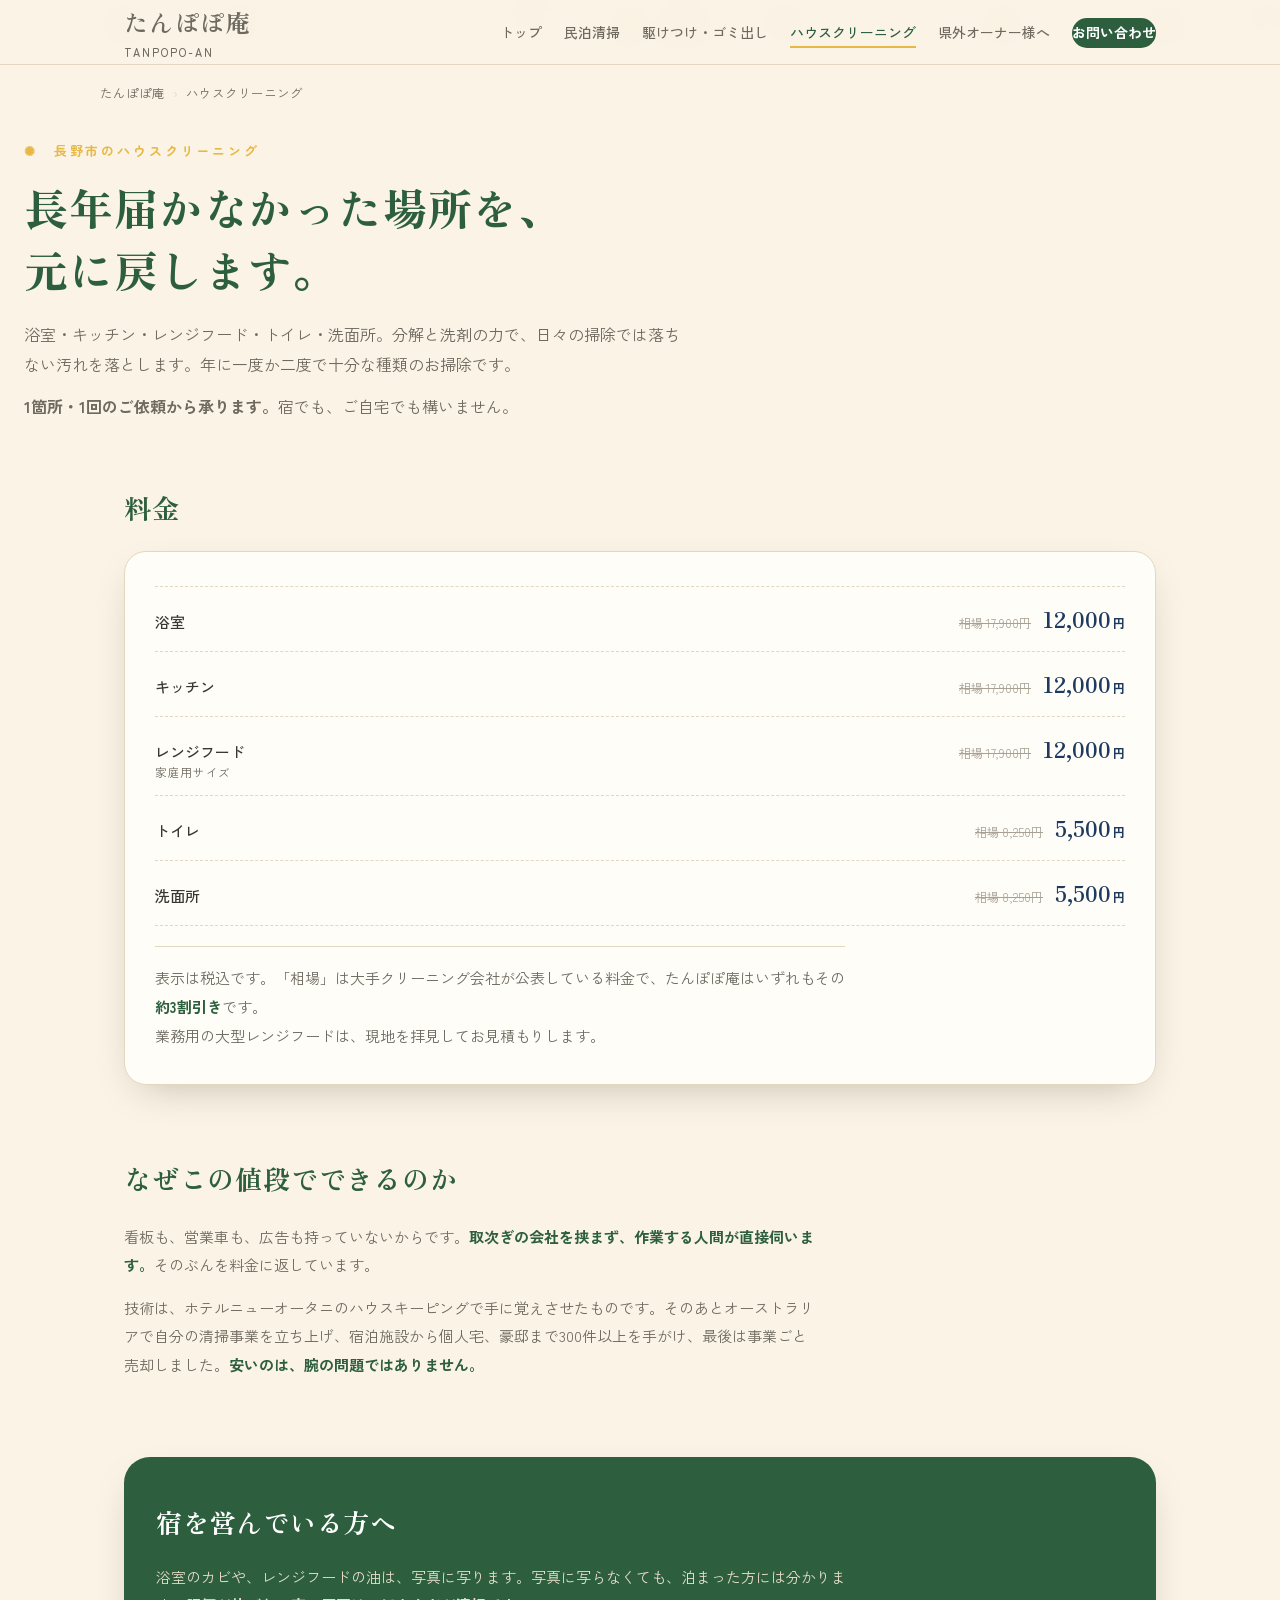
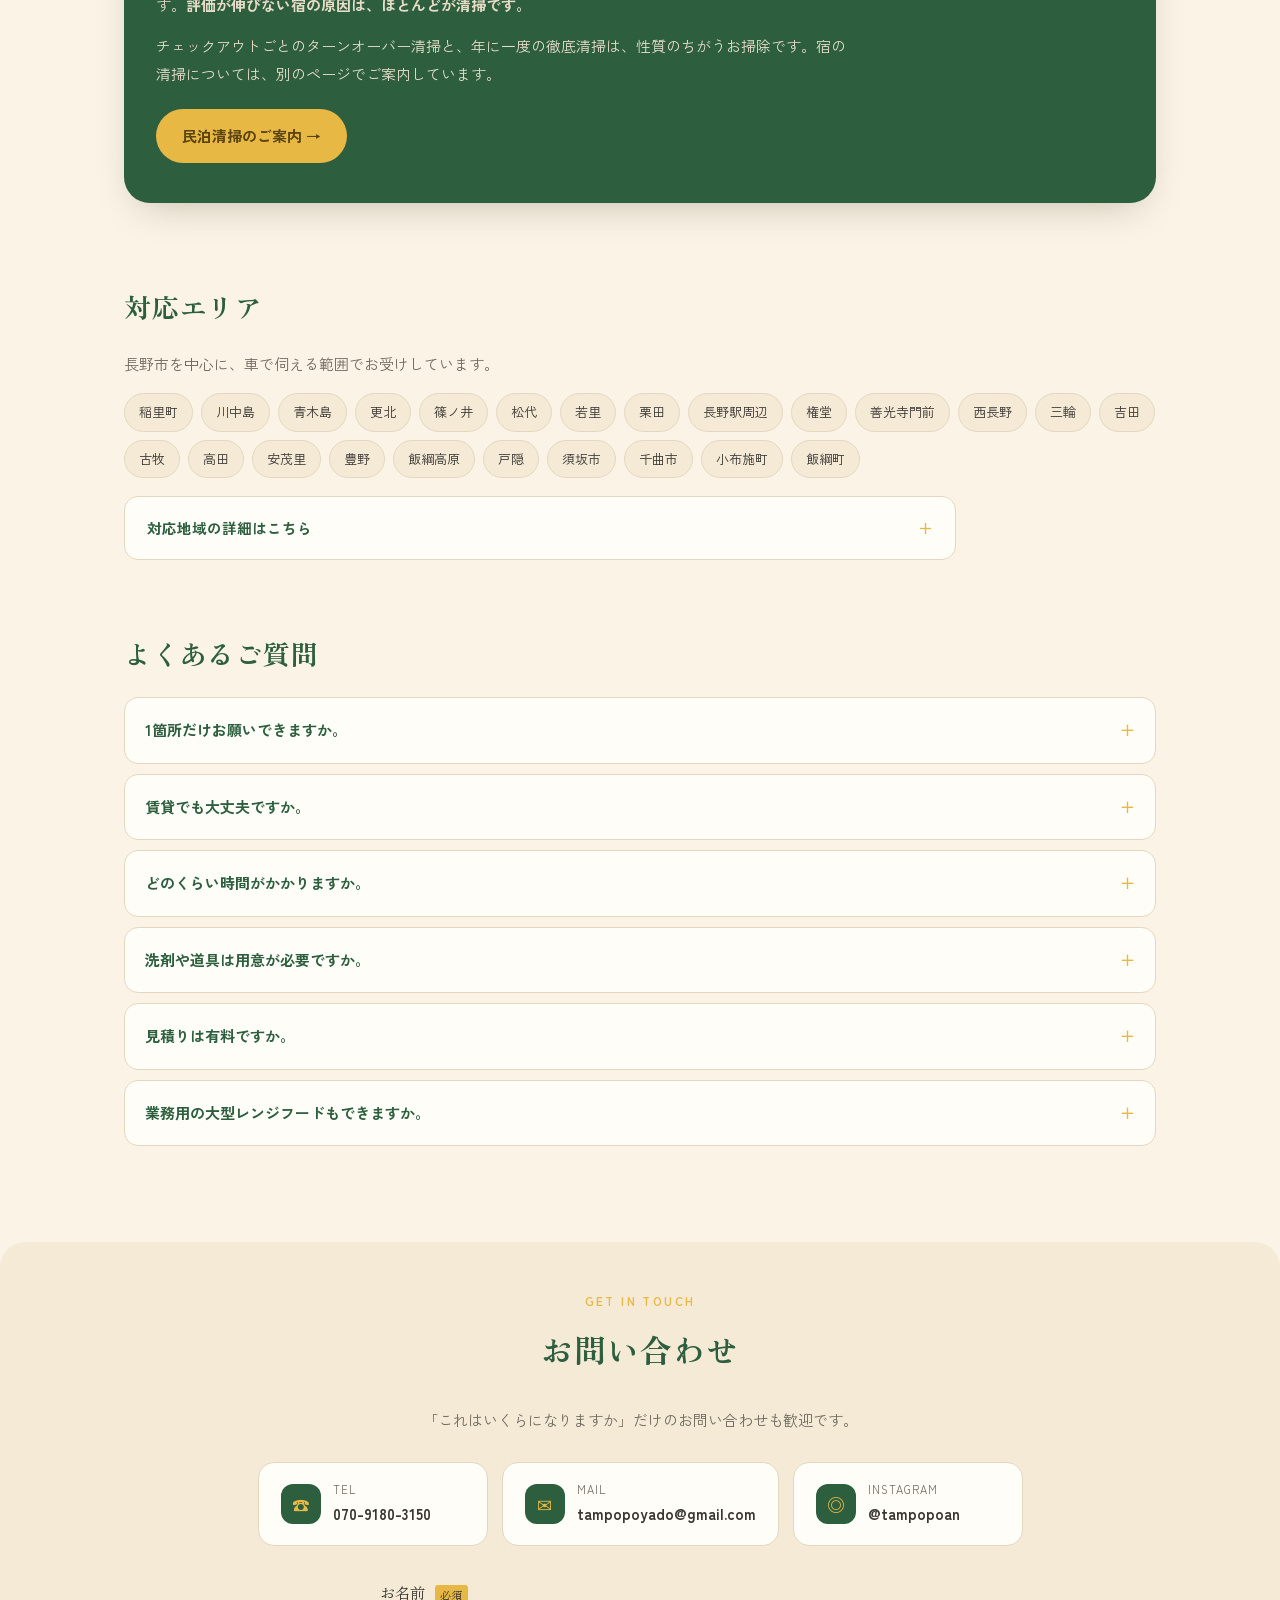
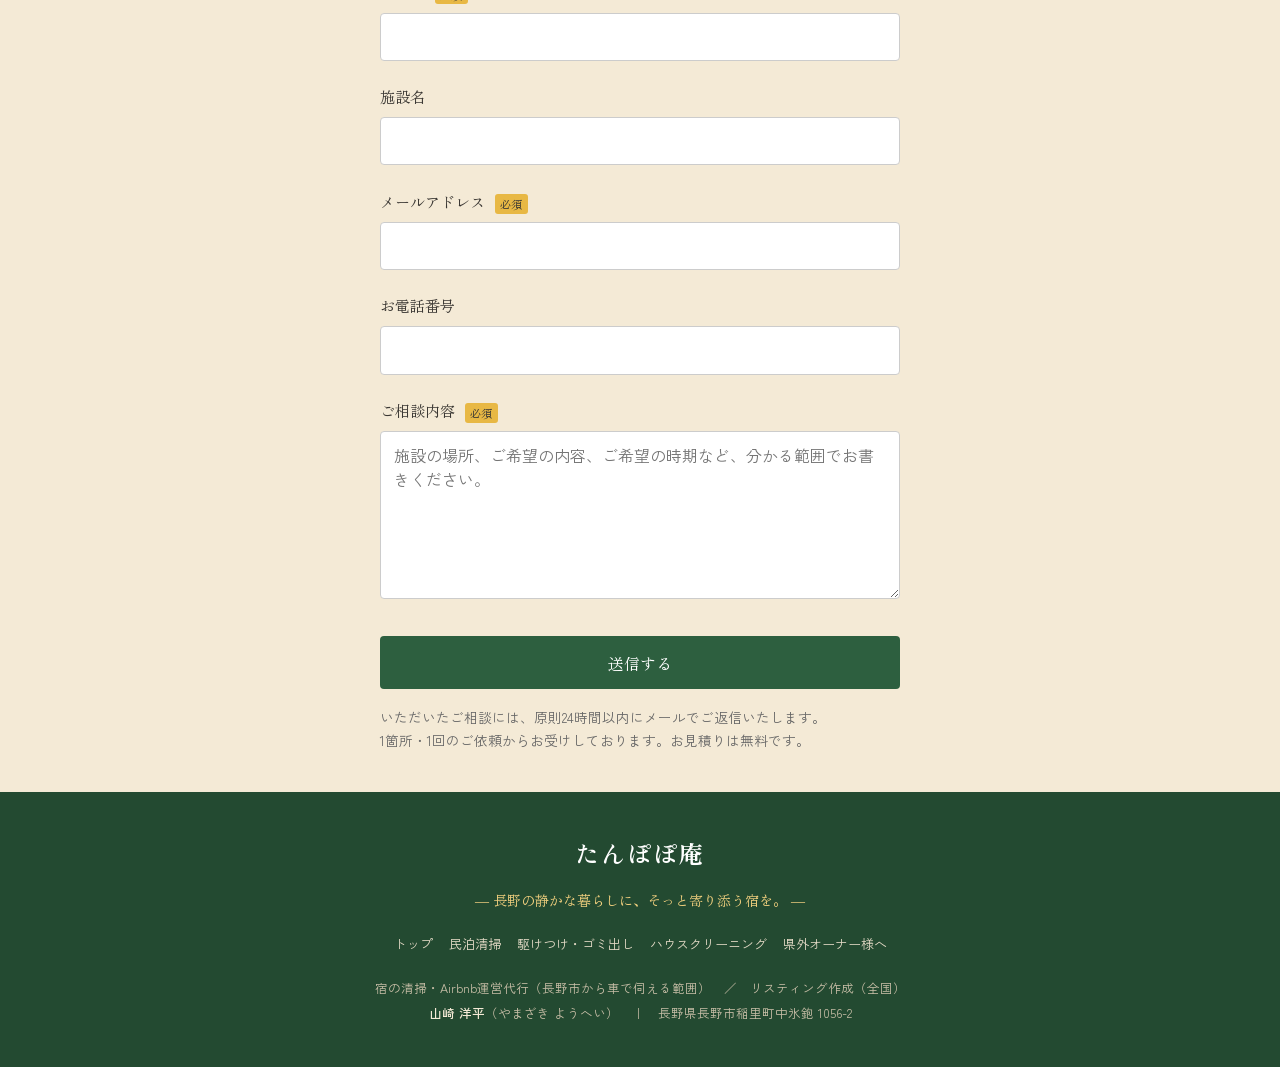
==== housecleaning.html @ e58addef "Add files via upload" ====
<!DOCTYPE html>
<html lang="ja">
<head>
<meta charset="UTF-8">
<meta name="viewport" content="width=device-width, initial-scale=1.0">
<title>長野市のハウスクリーニング｜浴室・キッチン・レンジフード各12,000円 たんぽぽ庵</title>
<meta name="description" content="長野市のハウスクリーニング。浴室クリーニング・キッチン・レンジフード掃除は各12,000円（税込）、トイレ・洗面所は5,500円。大手クリーニング会社の公表料金の約3割引きです。1箇所・1回のご依頼から承ります。ホテルニューオータニ仕込み、豪州で300件以上の実績。">
<link rel="canonical" href="https://tampopoan.com/housecleaning.html">
<meta property="og:type" content="website">
<meta property="og:site_name" content="たんぽぽ庵">
<meta property="og:title" content="長野市のハウスクリーニング｜浴室・キッチン・レンジフード各12,000円 たんぽぽ庵">
<meta property="og:description" content="長野市のハウスクリーニング。浴室クリーニング・キッチン・レンジフード掃除は各12,000円（税込）、トイレ・洗面所は5,500円。大手クリーニング会社の公表料金の約3割引きです。1箇所・1回のご依頼から承ります。ホテルニューオータニ仕込み、豪州で300件以上の実績。">
<meta property="og:url" content="https://tampopoan.com/housecleaning.html">
<meta property="og:image" content="https://tampopoan.com/images/mascot.png">
<meta property="og:locale" content="ja_JP">
<meta name="twitter:card" content="summary_large_image">
<link rel="preconnect" href="https://fonts.googleapis.com">
<link rel="preconnect" href="https://fonts.gstatic.com" crossorigin>
<link href="https://fonts.googleapis.com/css2?family=Zen+Old+Mincho:wght@400;500;700;900&family=Zen+Kaku+Gothic+New:wght@400;500;700&family=Zen+Maru+Gothic:wght@500;700&display=swap" rel="stylesheet">
<link rel="stylesheet" href="style.css">
<script type="application/ld+json">
{
  "@context": "https://schema.org",
  "@graph": [
    {
      "@type": "HomeAndConstructionBusiness",
      "@id": "https://tampopoan.com/#business",
      "name": "たんぽぽ庵",
      "alternateName": "TANPOPO-AN",
      "url": "https://tampopoan.com/",
      "telephone": "+81-70-9180-3150",
      "email": "tampopoyado@gmail.com",
      "image": "https://tampopoan.com/images/mascot.png",
      "priceRange": "¥5,000〜",
      "founder": {
        "@type": "Person",
        "name": "山崎 洋平"
      },
      "address": {
        "@type": "PostalAddress",
        "addressCountry": "JP",
        "addressRegion": "長野県",
        "addressLocality": "長野市",
        "streetAddress": "稲里町中氷鉋1056-2"
      },
      "areaServed": [
        {
          "@type": "City",
          "name": "長野市"
        },
        {
          "@type": "City",
          "name": "須坂市"
        },
        {
          "@type": "City",
          "name": "千曲市"
        },
        {
          "@type": "AdministrativeArea",
          "name": "小布施町"
        },
        {
          "@type": "AdministrativeArea",
          "name": "飯綱町"
        }
      ],
      "sameAs": [
        "https://instagram.com/tampopoan"
      ],
      "openingHoursSpecification": [
        {
          "@type": "OpeningHoursSpecification",
          "dayOfWeek": [
            "Monday",
            "Tuesday",
            "Wednesday",
            "Thursday",
            "Friday",
            "Saturday",
            "Sunday"
          ],
          "opens": "08:00",
          "closes": "20:00"
        }
      ]
    },
    {
      "@type": "BreadcrumbList",
      "itemListElement": [
        {
          "@type": "ListItem",
          "position": 1,
          "name": "たんぽぽ庵",
          "item": "https://tampopoan.com/"
        },
        {
          "@type": "ListItem",
          "position": 2,
          "name": "ハウスクリーニング",
          "item": "https://tampopoan.com/housecleaning.html"
        }
      ]
    },
    {
      "@type": "Service",
      "name": "ハウスクリーニング",
      "description": "長野市のハウスクリーニング。浴室クリーニング・キッチン・レンジフード掃除は各12,000円（税込）、トイレ・洗面所は5,500円。大手クリーニング会社の公表料金の約3割引きです。1箇所・1回のご依頼から承ります。ホテルニューオータニ仕込み、豪州で300件以上の実績。",
      "serviceType": "ハウスクリーニング",
      "provider": {
        "@id": "https://tampopoan.com/#business"
      },
      "areaServed": [
        {
          "@type": "City",
          "name": "長野市"
        },
        {
          "@type": "City",
          "name": "須坂市"
        },
        {
          "@type": "City",
          "name": "千曲市"
        }
      ],
      "url": "https://tampopoan.com/housecleaning.html"
    },
    {
      "@type": "FAQPage",
      "mainEntity": [
        {
          "@type": "Question",
          "name": "1箇所だけお願いできますか。",
          "acceptedAnswer": {
            "@type": "Answer",
            "text": "はい。浴室だけ、レンジフードだけ、というご依頼を歓迎しています。複数箇所をまとめてご依頼いただく必要はありません。"
          }
        },
        {
          "@type": "Question",
          "name": "賃貸でも大丈夫ですか。",
          "acceptedAnswer": {
            "@type": "Answer",
            "text": "問題ありません。退去前のお掃除のご依頼も承っています。原状回復の範囲については、管理会社様の基準をご確認ください。"
          }
        },
        {
          "@type": "Question",
          "name": "どのくらい時間がかかりますか。",
          "acceptedAnswer": {
            "@type": "Answer",
            "text": "1箇所あたり2時間から3時間が目安です。汚れの程度によって前後します。当日、作業前に状態を拝見してお伝えします。"
          }
        },
        {
          "@type": "Question",
          "name": "洗剤や道具は用意が必要ですか。",
          "acceptedAnswer": {
            "@type": "Answer",
            "text": "必要ありません。すべてこちらで持参します。水道と電源をお借りします。"
          }
        },
        {
          "@type": "Question",
          "name": "見積りは有料ですか。",
          "acceptedAnswer": {
            "@type": "Answer",
            "text": "無料です。「これはいくらになりますか」だけのお問い合わせも歓迎しています。"
          }
        },
        {
          "@type": "Question",
          "name": "業務用の大型レンジフードもできますか。",
          "acceptedAnswer": {
            "@type": "Answer",
            "text": "承ります。サイズと構造によって作業量が変わるため、現地を拝見してお見積りをお出しします。"
          }
        }
      ]
    }
  ]
}
</script>
</head>
<body>

<div class="fluff" id="fluff" aria-hidden="true"></div>

<header>
  <div class="wrap nav">
    <a class="brand" href="index.html">たんぽぽ庵<small>TANPOPO-AN</small></a>
    <ul class="links">
      <li><a href="index.html">トップ</a></li>
      <li><a href="minpaku-cleaning.html">民泊清掃</a></li>
      <li><a href="kaketsuke.html">駆けつけ・ゴミ出し</a></li>
      <li><a href="housecleaning.html" aria-current="page">ハウスクリーニング</a></li>
      <li><a href="remote-owner.html">県外オーナー様へ</a></li>
      <li><a href="#contact" class="nav-cta">お問い合わせ</a></li>
    </ul>
  </div>
</header>

<div class="wrap crumb">
  <ol>
    <li><a href="index.html">たんぽぽ庵</a></li>
    <li>ハウスクリーニング</li>
  </ol>
</div>

<section class="phead">
  <div class="wrap">
    <p class="eyebrow">長野市のハウスクリーニング</p>
    <h1>長年届かなかった場所を、<br>元に戻します。</h1>
    <p>浴室・キッチン・レンジフード・トイレ・洗面所。分解と洗剤の力で、日々の掃除では落ちない汚れを落とします。年に一度か二度で十分な種類のお掃除です。</p>
    <p><b>1箇所・1回のご依頼から承ります。</b>宿でも、ご自宅でも構いません。</p>
  </div>
</section>

<section class="sec">
  <div class="wrap">
    <h2>料金</h2>
    <div class="card" style="margin-top:16px">
      <ul class="menu">
        <li><span class="m-name">浴室</span><span class="m-fig"><span class="m-market">相場 17,900円</span><span class="m-price">12,000<em>円</em></span></span></li>
        <li><span class="m-name">キッチン</span><span class="m-fig"><span class="m-market">相場 17,900円</span><span class="m-price">12,000<em>円</em></span></span></li>
        <li><span class="m-name">レンジフード<small>家庭用サイズ</small></span><span class="m-fig"><span class="m-market">相場 17,900円</span><span class="m-price">12,000<em>円</em></span></span></li>
        <li><span class="m-name">トイレ</span><span class="m-fig"><span class="m-market">相場 8,250円</span><span class="m-price">5,500<em>円</em></span></span></li>
        <li><span class="m-name">洗面所</span><span class="m-fig"><span class="m-market">相場 8,250円</span><span class="m-price">5,500<em>円</em></span></span></li>
      </ul>
      <p class="note">
        表示は税込です。「相場」は大手クリーニング会社が公表している料金で、たんぽぽ庵はいずれもその<b>約3割引き</b>です。<br>
        業務用の大型レンジフードは、現地を拝見してお見積もりします。
      </p>
    </div>
  </div>
</section>

<section class="sec">
  <div class="wrap">
    <h2>なぜこの値段でできるのか</h2>
    <p>看板も、営業車も、広告も持っていないからです。<b>取次ぎの会社を挟まず、作業する人間が直接伺います。</b>そのぶんを料金に返しています。</p>
    <p>技術は、ホテルニューオータニのハウスキーピングで手に覚えさせたものです。そのあとオーストラリアで自分の清掃事業を立ち上げ、宿泊施設から個人宅、豪邸まで300件以上を手がけ、最後は事業ごと売却しました。<b>安いのは、腕の問題ではありません。</b></p>
  </div>
</section>

<div class="wrap">
<section class="band">
  <h2>宿を営んでいる方へ</h2>
  <p>浴室のカビや、レンジフードの油は、写真に写ります。写真に写らなくても、泊まった方には分かります。<b>評価が伸びない宿の原因は、ほとんどが清掃です。</b></p>
  <p>チェックアウトごとのターンオーバー清掃と、年に一度の徹底清掃は、性質のちがうお掃除です。宿の清掃については、別のページでご案内しています。</p>
  <a class="go go--y" href="minpaku-cleaning.html">民泊清掃のご案内 →</a>
</section>
</div>

<section class="sec">
  <div class="wrap">
    <h2>対応エリア</h2>
    <p>長野市を中心に、車で伺える範囲でお受けしています。</p>
    <div class="areas">
      <span>稲里町</span>
      <span>川中島</span>
      <span>青木島</span>
      <span>更北</span>
      <span>篠ノ井</span>
      <span>松代</span>
      <span>若里</span>
      <span>栗田</span>
      <span>長野駅周辺</span>
      <span>権堂</span>
      <span>善光寺門前</span>
      <span>西長野</span>
      <span>三輪</span>
      <span>吉田</span>
      <span>古牧</span>
      <span>高田</span>
      <span>安茂里</span>
      <span>豊野</span>
      <span>飯綱高原</span>
      <span>戸隠</span>
      <span>須坂市</span>
      <span>千曲市</span>
      <span>小布施町</span>
      <span>飯綱町</span>
    </div>

    <details class="area-detail">
      <summary>対応地域の詳細はこちら</summary>
      <dl class="area-list">
        <dt>長野市 中心部</dt>
        <dd>長野駅周辺・栗田・南千歳・末広町・問御所町・権堂・鶴賀・居町・緑町・若里・中御所・七瀬・南長野・妻科・旭町・西長野・箱清水・三輪・上松・桜枝町</dd>
        <dt>長野市 東部</dt>
        <dd>高田・稲葉・南長池・北長池・東和田・西和田・平林・石渡・大豆島・風間・屋島・小島・村山・中越・柳原・長沼・赤沼・津野</dd>
        <dt>長野市 北部</dt>
        <dd>吉田・稲田・徳間・檀田・上野・若槻・浅川・金箱・上駒沢・下駒沢・南堀・北堀・古里・豊野・飯綱高原・戸隠</dd>
        <dt>長野市 西部</dt>
        <dd>安茂里・差出・小市・平柴・伊勢宮・芋井</dd>
        <dt>長野市 南部</dt>
        <dd>稲里町・中氷鉋・上氷鉋・下氷鉋・青木島・丹波島・真島・小島田・東福寺・広田・川中島・今井・御厨・原・篠ノ井・御幣川・布施高田・二ツ柳・岡田・塩崎・松代・西条・清野・若穂・綿内・川田・保科</dd>
        <dt>長野市の周辺</dt>
        <dd>須坂市・千曲市（屋代・戸倉・上山田）・小布施町・飯綱町（牟礼・三水）・高山村</dd>
      </dl>
      <p class="area-note">上記以外でも、長野市から車で伺える範囲であればご相談ください。中山間部（鬼無里・中条・信州新町・大岡・七二会）など、片道40分を大きく超える地域はお受けできない場合があります。</p>
    </details>
  </div>
</section>

<section class="sec">
  <div class="wrap">
    <h2>よくあるご質問</h2>
    <div class="faq">
      <details>
        <summary>1箇所だけお願いできますか。</summary>
        <div class="a">はい。浴室だけ、レンジフードだけ、というご依頼を歓迎しています。複数箇所をまとめてご依頼いただく必要はありません。</div>
      </details>
      <details>
        <summary>賃貸でも大丈夫ですか。</summary>
        <div class="a">問題ありません。退去前のお掃除のご依頼も承っています。原状回復の範囲については、管理会社様の基準をご確認ください。</div>
      </details>
      <details>
        <summary>どのくらい時間がかかりますか。</summary>
        <div class="a">1箇所あたり2時間から3時間が目安です。汚れの程度によって前後します。当日、作業前に状態を拝見してお伝えします。</div>
      </details>
      <details>
        <summary>洗剤や道具は用意が必要ですか。</summary>
        <div class="a">必要ありません。すべてこちらで持参します。水道と電源をお借りします。</div>
      </details>
      <details>
        <summary>見積りは有料ですか。</summary>
        <div class="a">無料です。「これはいくらになりますか」だけのお問い合わせも歓迎しています。</div>
      </details>
      <details>
        <summary>業務用の大型レンジフードもできますか。</summary>
        <div class="a">承ります。サイズと構造によって作業量が変わるため、現地を拝見してお見積りをお出しします。</div>
      </details>
    </div>
  </div>
</section>

<section class="contact" id="contact">
  <div class="wrap">
    <div class="sec-head">
      <div class="en">GET IN TOUCH</div>
      <div class="jp">お問い合わせ</div>
    </div>
    <p class="invite">「これはいくらになりますか」だけのお問い合わせも歓迎です。</p>

    <div class="methods">
      <a class="method" href="tel:07091803150"><div class="ic">☎</div>
        <div><div class="t">TEL</div><div class="v">070-9180-3150</div></div></a>
      <a class="method" href="mailto:tampopoyado@gmail.com"><div class="ic">✉</div>
        <div><div class="t">MAIL</div><div class="v">tampopoyado@gmail.com</div></div></a>
      <a class="method" href="https://instagram.com/tampopoan" target="_blank" rel="noopener">
        <div class="ic">◎</div>
        <div><div class="t">INSTAGRAM</div><div class="v">@tampopoan</div></div></a>
    </div>
    <form action="https://formspree.io/f/xkjnrwkl" method="POST" class="contact-form" id="contactForm">
      <label for="name">お名前 <span class="req">必須</span></label>
      <input type="text" id="name" name="お名前" required>

      <label for="shisetsu">施設名</label>
      <input type="text" id="shisetsu" name="施設名">

      <label for="email">メールアドレス <span class="req">必須</span></label>
      <input type="email" id="email" name="メールアドレス" required>

      <label for="tel">お電話番号</label>
      <input type="tel" id="tel" name="電話番号">

      <label for="message">ご相談内容 <span class="req">必須</span></label>
      <textarea id="message" name="ご相談内容" rows="6" required
        placeholder="施設の場所、ご希望の内容、ご希望の時期など、分かる範囲でお書きください。"></textarea>

      <input type="text" name="_gotcha" style="display:none">
      <input type="hidden" name="お問い合わせページ" value="ハウスクリーニングページ">
      <input type="hidden" name="_subject" value="【たんぽぽ庵】ハウスクリーニングページからお問い合わせ">
      <input type="hidden" name="_next" value="https://tampopoan.com/thanks.html">

      <button type="submit">送信する</button>

      <p class="form-note">
        いただいたご相談には、原則24時間以内にメールでご返信いたします。<br>
        1箇所・1回のご依頼からお受けしております。お見積りは無料です。
      </p>
    </form>
  </div>
</section>

<footer>
  <div class="wrap">
    <div class="fbrand">たんぽぽ庵</div>
    <div class="ftag">― 長野の静かな暮らしに、そっと寄り添う宿を。 ―</div>
    <nav>
      <a href="index.html">トップ</a>
      <a href="minpaku-cleaning.html">民泊清掃</a>
      <a href="kaketsuke.html">駆けつけ・ゴミ出し</a>
      <a href="housecleaning.html">ハウスクリーニング</a>
      <a href="remote-owner.html">県外オーナー様へ</a>
    </nav>
    <div class="meta">
      宿の清掃・Airbnb運営代行（長野市から車で伺える範囲）　／　リスティング作成（全国）<br>
      <b>山崎 洋平</b>（やまざき ようへい）　｜　長野県長野市稲里町中氷鉋 1056-2
    </div>
  </div>
</footer>

<script>
(function(){
  const box=document.getElementById('fluff');
  if(!box) return;
  const glyphs=['❀','✿','❁','✾'];
  const N=window.innerWidth<640?7:12;
  for(let i=0;i<N;i++){
    const s=document.createElement('span');
    s.textContent=glyphs[i%glyphs.length];
    s.style.left=Math.random()*100+'vw';
    s.style.fontSize=(12+Math.random()*16)+'px';
    s.style.animationDuration=(14+Math.random()*16)+'s';
    s.style.animationDelay=(-Math.random()*20)+'s';
    box.appendChild(s);
  }
})();
(function(){
  const form = document.getElementById('contactForm');
  if(!form) return;
  const btn = form.querySelector('button[type="submit"]');
  form.addEventListener('submit', async function(e){
    e.preventDefault();
    const label = btn.textContent;
    btn.disabled = true; btn.textContent = '送信中…';
    try{
      const res = await fetch(form.action, {method:'POST', body:new FormData(form),
        headers:{'Accept':'application/json'}});
      if(res.ok){ window.location.href = '/thanks.html'; }
      else { throw new Error('送信に失敗しました'); }
    }catch(err){
      btn.disabled = false; btn.textContent = label;
      alert('送信できませんでした。お手数ですが、しばらく経ってからもう一度お試しいただくか、tampopoyado@gmail.com または 070-9180-3150 まで直接ご連絡ください。');
    }
  });
})();
</script>
</body>
</html>
---- style.css ----
/* たんぽぽ庵 共通スタイル（index.html のデザインに準拠） */
:root{
  --midori:#2D5F3F;
  --midori-deep:#234a31;
  --tanpopo:#E8B844;
  --tanpopo-soft:#f0cf7e;
  --washi:#FAF3E6;
  --washi-2:#F4EAD6;
  --washi-card:#fffdf8;
  --navy:#1F3A5F;
  --ink:#3a3733;
  --ink-soft:#6f6a60;
  --line:#e3d7bf;
  --shadow:0 14px 40px -18px rgba(60,45,20,.35);
  --serif:"Zen Old Mincho",serif;
  --sans:"Zen Kaku Gothic New",sans-serif;
  --maru:"Zen Maru Gothic",sans-serif;
}
*{box-sizing:border-box;margin:0;padding:0}
html{scroll-behavior:smooth}
body{font-family:var(--sans);color:var(--ink);background:var(--washi);
  line-height:1.9;-webkit-font-smoothing:antialiased;overflow-x:hidden}
img{max-width:100%;display:block}
a{color:inherit;text-decoration:none}
.wrap{max-width:1080px;margin:0 auto;padding:0 24px}
:focus-visible{outline:3px solid var(--tanpopo);outline-offset:2px}

/* 綿毛 */
.fluff{position:fixed;inset:0;pointer-events:none;z-index:0;overflow:hidden}
.fluff span{position:absolute;color:var(--tanpopo);opacity:.22;font-size:20px;
  animation:drift linear infinite}
@keyframes drift{
  0%{transform:translateY(-10vh) translateX(0) rotate(0);opacity:0}
  10%{opacity:.22} 90%{opacity:.22}
  100%{transform:translateY(110vh) translateX(40px) rotate(220deg);opacity:0}
}
@media(prefers-reduced-motion:reduce){.fluff{display:none}}

/* ヘッダー */
header{position:sticky;top:0;z-index:50;background:rgba(250,243,230,.82);
  backdrop-filter:blur(10px);border-bottom:1px solid var(--line)}
.nav{display:flex;align-items:center;justify-content:space-between;height:64px}
.brand{font-family:var(--serif);font-weight:700;font-size:24px;
  color:var(--midori);letter-spacing:.06em}
.brand small{font-family:var(--maru);font-weight:500;font-size:11px;
  color:var(--ink-soft);letter-spacing:.18em;display:block;margin-top:-2px}
.nav ul{display:flex;gap:22px;list-style:none;font-size:14px;font-weight:500}
.nav a{color:var(--ink-soft);transition:color .2s;padding:4px 0;
  border-bottom:2px solid transparent}
.nav a:hover{color:var(--midori)}
.nav a[aria-current="page"]{color:var(--midori);border-bottom-color:var(--tanpopo)}
.nav-cta{background:var(--midori);color:#fff!important;padding:8px 18px;
  border-radius:999px;font-weight:700}
.nav-cta:hover{background:var(--midori-deep)}
@media(max-width:860px){.nav ul.links{display:none}}

/* パンくず */
.crumb{position:relative;z-index:1;font-size:12.5px;color:var(--ink-soft);
  padding:16px 0 0}
.crumb ol{list-style:none;display:flex;flex-wrap:wrap;gap:8px}
.crumb li::after{content:"›";margin-left:8px;color:var(--line)}
.crumb li:last-child::after{content:""}
.crumb a:hover{color:var(--midori);text-decoration:underline}

/* ページ見出し */
.phead{position:relative;z-index:1;padding:34px 0 26px;max-width:44em}
.phead .eyebrow{font-family:var(--maru);color:var(--tanpopo);font-weight:700;
  font-size:13px;letter-spacing:.22em;margin-bottom:14px}
.phead .eyebrow::before{content:"✺　"}
.phead h1{font-family:var(--serif);font-weight:900;color:var(--midori);
  font-size:clamp(28px,4.6vw,44px);line-height:1.4;letter-spacing:.02em;
  margin-bottom:18px}
.phead p{font-size:16px;color:var(--ink-soft)}
.phead p + p{margin-top:12px}

/* 汎用セクション */
.sec{position:relative;z-index:1;padding:34px 0}
.sec h2{font-family:var(--serif);font-size:clamp(21px,3vw,27px);
  color:var(--midori);font-weight:700;letter-spacing:.03em;margin-bottom:18px}
.sec h3{font-family:var(--serif);font-size:19px;color:var(--midori-deep);
  font-weight:700;margin:26px 0 10px}
.sec p{font-size:15px;color:var(--ink-soft);max-width:46em}
.sec p + p{margin-top:14px}
.sec p b, .sec li b{color:var(--midori);font-weight:700}

/* カード */
.card{position:relative;background:var(--washi-card);border-radius:22px;
  padding:34px 30px;box-shadow:var(--shadow);border:1px solid var(--line);
  overflow:hidden}
.card h3{margin-top:0}
.two{display:grid;grid-template-columns:1fr 1fr;gap:24px}
@media(max-width:760px){.two{grid-template-columns:1fr}}
.tag{display:inline-block;font-family:var(--maru);font-weight:700;font-size:12px;
  letter-spacing:.14em;padding:5px 14px;border-radius:999px;margin-bottom:16px;
  background:var(--midori);color:#fff}
.tag--y{background:var(--tanpopo);color:#5a4410}

/* リスト */
.ticks{list-style:none;margin:6px 0}
.ticks li{font-size:14.5px;padding:8px 0 8px 26px;position:relative;
  border-bottom:1px dashed var(--line);color:var(--ink)}
.ticks li:last-child{border-bottom:0}
.ticks li::before{content:"";position:absolute;left:4px;top:17px;width:9px;
  height:9px;border-radius:50%;background:var(--midori)}
.ticks--y li::before{background:var(--tanpopo)}
.ticks--x li::before{background:#c4b9a6}

/* 料金表 */
.menu{list-style:none;margin:0 0 20px}
.menu li{display:flex;align-items:baseline;justify-content:space-between;
  gap:12px;padding:11px 0;border-bottom:1px dashed var(--line)}
.menu li:first-child{border-top:1px dashed var(--line)}
.menu .m-name{font-size:15px;font-weight:500;color:var(--ink)}
.menu .m-name small{display:block;font-size:11.5px;color:var(--ink-soft);
  font-weight:400;letter-spacing:.06em;margin-top:-4px}
.menu .m-fig{display:flex;align-items:baseline;gap:12px;white-space:nowrap}
.menu .m-market{font-size:12px;color:#a9a094;text-decoration:line-through}
.menu .m-price{font-family:var(--serif);font-size:22px;font-weight:900;
  color:var(--navy)}
.menu .m-price em{font-style:normal;font-family:var(--sans);font-size:12px;
  font-weight:700;margin-left:2px}
.note{font-size:12.5px;line-height:1.95;color:var(--ink-soft);padding-top:16px;
  border-top:1px solid var(--line)}
.note b{color:var(--midori);font-weight:700}

/* 対応エリア */
.areas{display:flex;flex-wrap:wrap;gap:8px;margin-top:14px}
.areas span{background:var(--washi-2);border:1px solid var(--line);
  border-radius:999px;padding:6px 14px;font-size:13px;color:var(--ink)}

/* FAQ */
.faq{margin-top:10px}
.faq details{background:var(--washi-card);border:1px solid var(--line);
  border-radius:14px;padding:2px 20px;margin-bottom:10px}
.faq summary{cursor:pointer;font-weight:700;font-size:15px;color:var(--midori);
  padding:16px 0;list-style:none;position:relative;padding-right:28px}
.faq summary::-webkit-details-marker{display:none}
.faq summary::after{content:"＋";position:absolute;right:0;top:16px;
  color:var(--tanpopo);font-weight:700}
.faq details[open] summary::after{content:"−"}
.faq .a{font-size:14.5px;color:var(--ink-soft);padding:0 0 18px;
  border-top:1px dashed var(--line);padding-top:14px}

/* 帯 */
.band{position:relative;z-index:1;margin:44px 0;background:var(--midori);
  color:#f4ead6;border-radius:26px;padding:40px 32px;box-shadow:var(--shadow)}
.band h2{font-family:var(--serif);font-size:clamp(20px,3vw,26px);color:#fff;
  font-weight:700;margin-bottom:16px;letter-spacing:.03em}
.band p{font-size:15px;color:#e6dcc8;max-width:46em}
.band p + p{margin-top:12px}
.band .ticks li{color:#f4ead6;border-bottom-color:rgba(244,234,214,.18)}
.band .ticks li::before{background:var(--tanpopo)}

/* CTA */
.go{display:inline-flex;align-items:center;gap:8px;font-weight:700;font-size:15px;
  padding:13px 26px;border-radius:999px;background:var(--midori);color:#fff;
  transition:.2s;margin-top:20px}
.go:hover{background:var(--midori-deep)}
.go--y{background:var(--tanpopo);color:#5a4410}
.go--y:hover{background:var(--tanpopo-soft)}

/* お問い合わせ */
.contact{position:relative;z-index:1;margin:52px 0 0;background:var(--washi-2);
  border-radius:26px 26px 0 0;padding:48px 0 40px}
.sec-head{text-align:center;margin-bottom:26px}
.sec-head .en{font-family:var(--maru);font-size:12px;letter-spacing:.2em;
  color:var(--tanpopo);font-weight:700}
.sec-head .jp{font-family:var(--serif);font-size:clamp(24px,3.6vw,32px);
  color:var(--midori);font-weight:700;margin-top:6px;letter-spacing:.03em}
.invite{text-align:center;font-size:15px;color:var(--ink-soft);margin-bottom:28px}
.methods{display:flex;flex-wrap:wrap;gap:14px;justify-content:center}
.method{display:flex;align-items:center;gap:12px;background:var(--washi-card);
  border:1px solid var(--line);border-radius:16px;padding:16px 22px;
  min-width:230px;transition:.2s}
.method:hover{transform:translateY(-3px);box-shadow:var(--shadow);
  border-color:var(--tanpopo)}
.method .ic{width:40px;height:40px;border-radius:12px;background:var(--midori);
  color:var(--tanpopo);display:grid;place-items:center;font-size:18px;flex-shrink:0}
.method .t{font-size:11px;color:var(--ink-soft);letter-spacing:.1em}
.method .v{font-size:15px;font-weight:700;color:var(--ink)}
.contact-form{max-width:520px;margin:2em auto 0;text-align:left}
.contact-form label{display:block;margin-top:1.4em;margin-bottom:.4em;
  font-family:var(--serif);font-size:.95rem}
.contact-form input,.contact-form textarea{width:100%;padding:.7em .8em;
  border:1px solid #ccc;border-radius:4px;font-size:16px;font-family:inherit}
.contact-form input:focus,.contact-form textarea:focus{outline:none;
  border-color:var(--midori)}
.req{background:var(--tanpopo);color:#333;font-size:.7rem;padding:.15em .5em;
  border-radius:3px;margin-left:.5em;vertical-align:middle}
.contact-form button{margin-top:1.8em;width:100%;padding:.9em;border:none;
  border-radius:4px;background:var(--midori);color:#fff;font-size:1rem;
  font-family:var(--serif);cursor:pointer}
.contact-form button:hover{opacity:.85}
.form-note{font-size:.85rem;color:#666;margin-top:1.2em;line-height:1.7}

/* フッター */
footer{position:relative;z-index:1;background:var(--midori-deep);color:#e6dcc8;
  padding:38px 0 42px;text-align:center}
footer .fbrand{font-family:var(--serif);font-size:24px;color:#fff;font-weight:700;
  letter-spacing:.08em;margin-bottom:12px}
footer .ftag{font-family:var(--serif);font-size:14px;color:var(--tanpopo-soft);
  margin-bottom:18px}
footer nav{display:flex;flex-wrap:wrap;gap:16px;justify-content:center;
  font-size:13px;margin-bottom:18px}
footer nav a{color:#e6dcc8}
footer nav a:hover{color:var(--tanpopo)}
footer .meta{font-size:12.5px;line-height:2;color:#c9bfa8}
footer .meta b{color:#f4ead6;font-weight:500}

/* 対応地域の詳細（折りたたみ） */
.area-detail{margin-top:18px;background:var(--washi-card);border:1px solid var(--line);
  border-radius:14px;padding:2px 22px;max-width:52em}
.area-detail summary{cursor:pointer;font-weight:700;font-size:14.5px;
  color:var(--midori);padding:15px 28px 15px 0;list-style:none;position:relative}
.area-detail summary::-webkit-details-marker{display:none}
.area-detail summary::after{content:"＋";position:absolute;right:0;top:15px;
  color:var(--tanpopo);font-weight:700}
.area-detail[open] summary::after{content:"−"}
.area-list{border-top:1px dashed var(--line);padding-top:14px;margin-bottom:4px}
.area-list dt{font-family:var(--serif);font-size:14px;font-weight:700;
  color:var(--midori-deep);margin-top:14px}
.area-list dt:first-child{margin-top:0}
.area-list dd{font-size:13.5px;color:var(--ink-soft);margin:4px 0 0;line-height:1.95}
.area-note{font-size:12.5px;color:var(--ink-soft);padding:14px 0 18px;
  border-top:1px dashed var(--line);margin-top:16px}
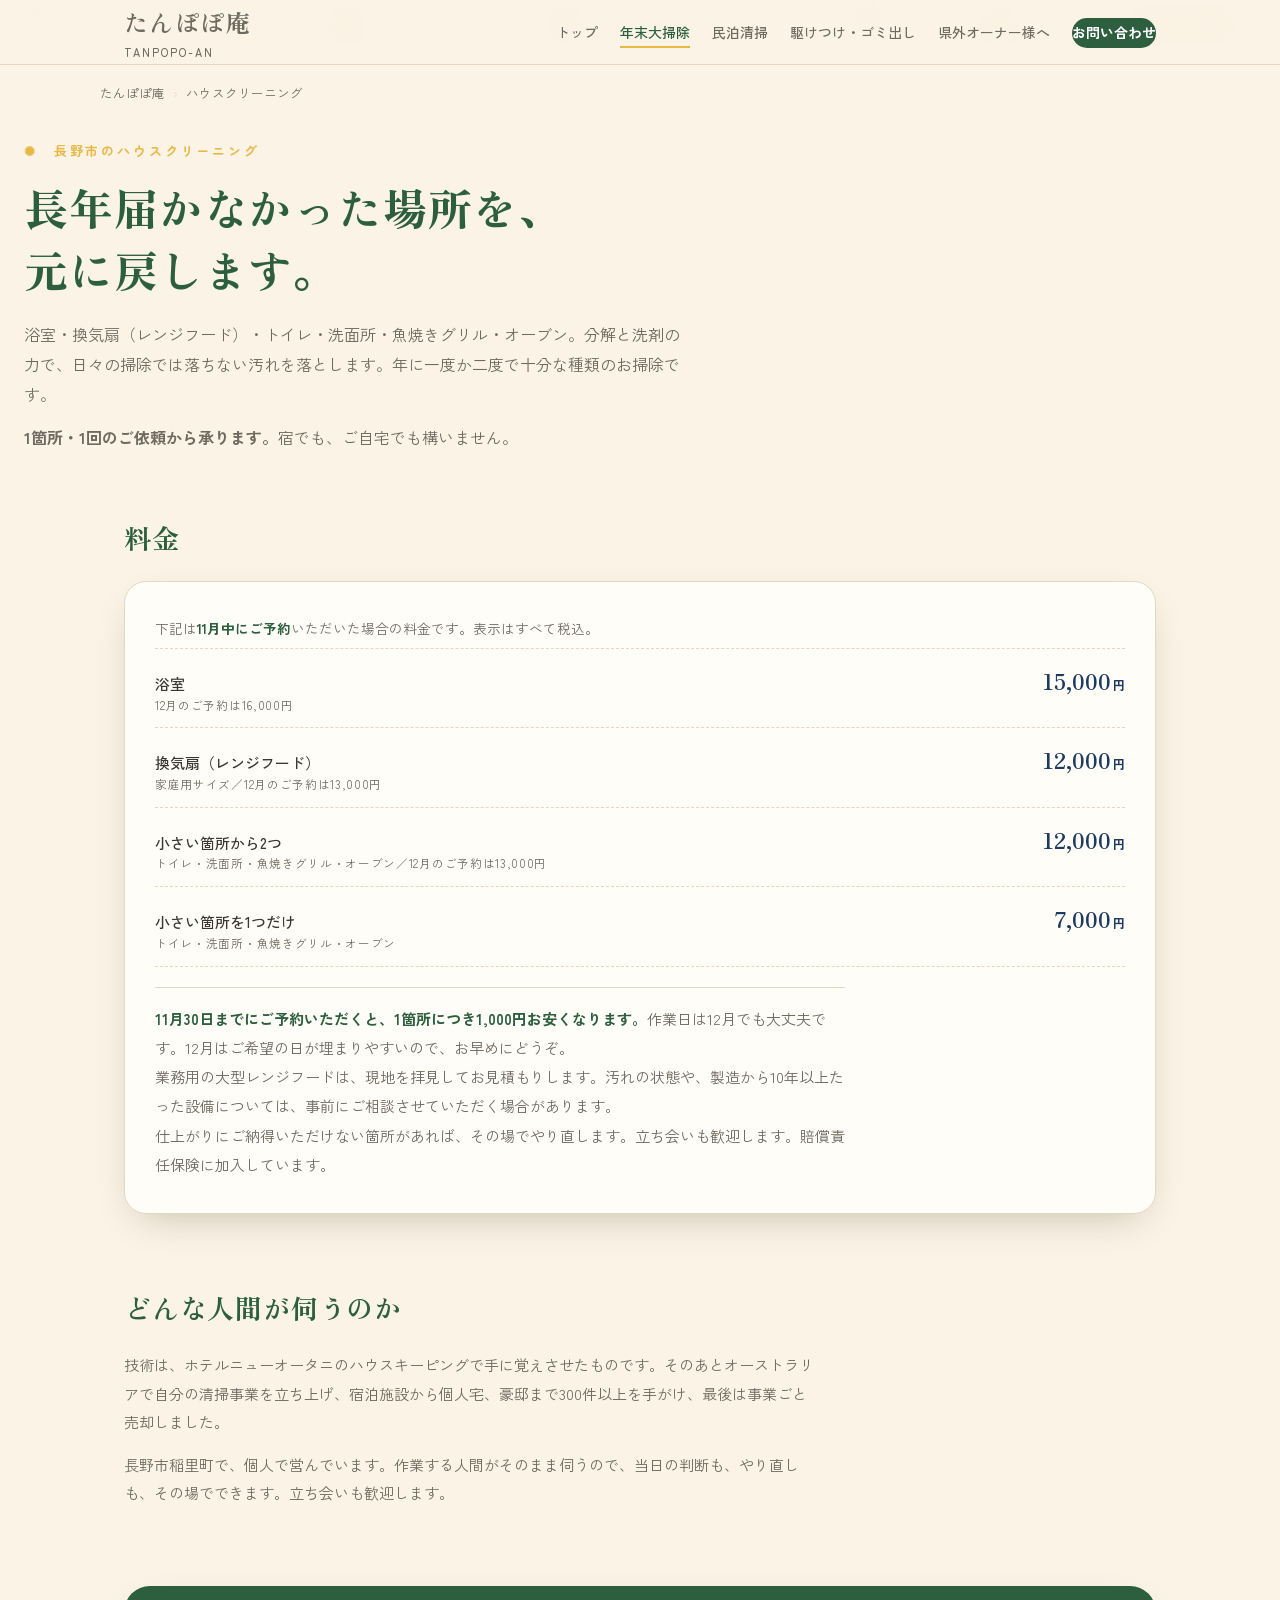
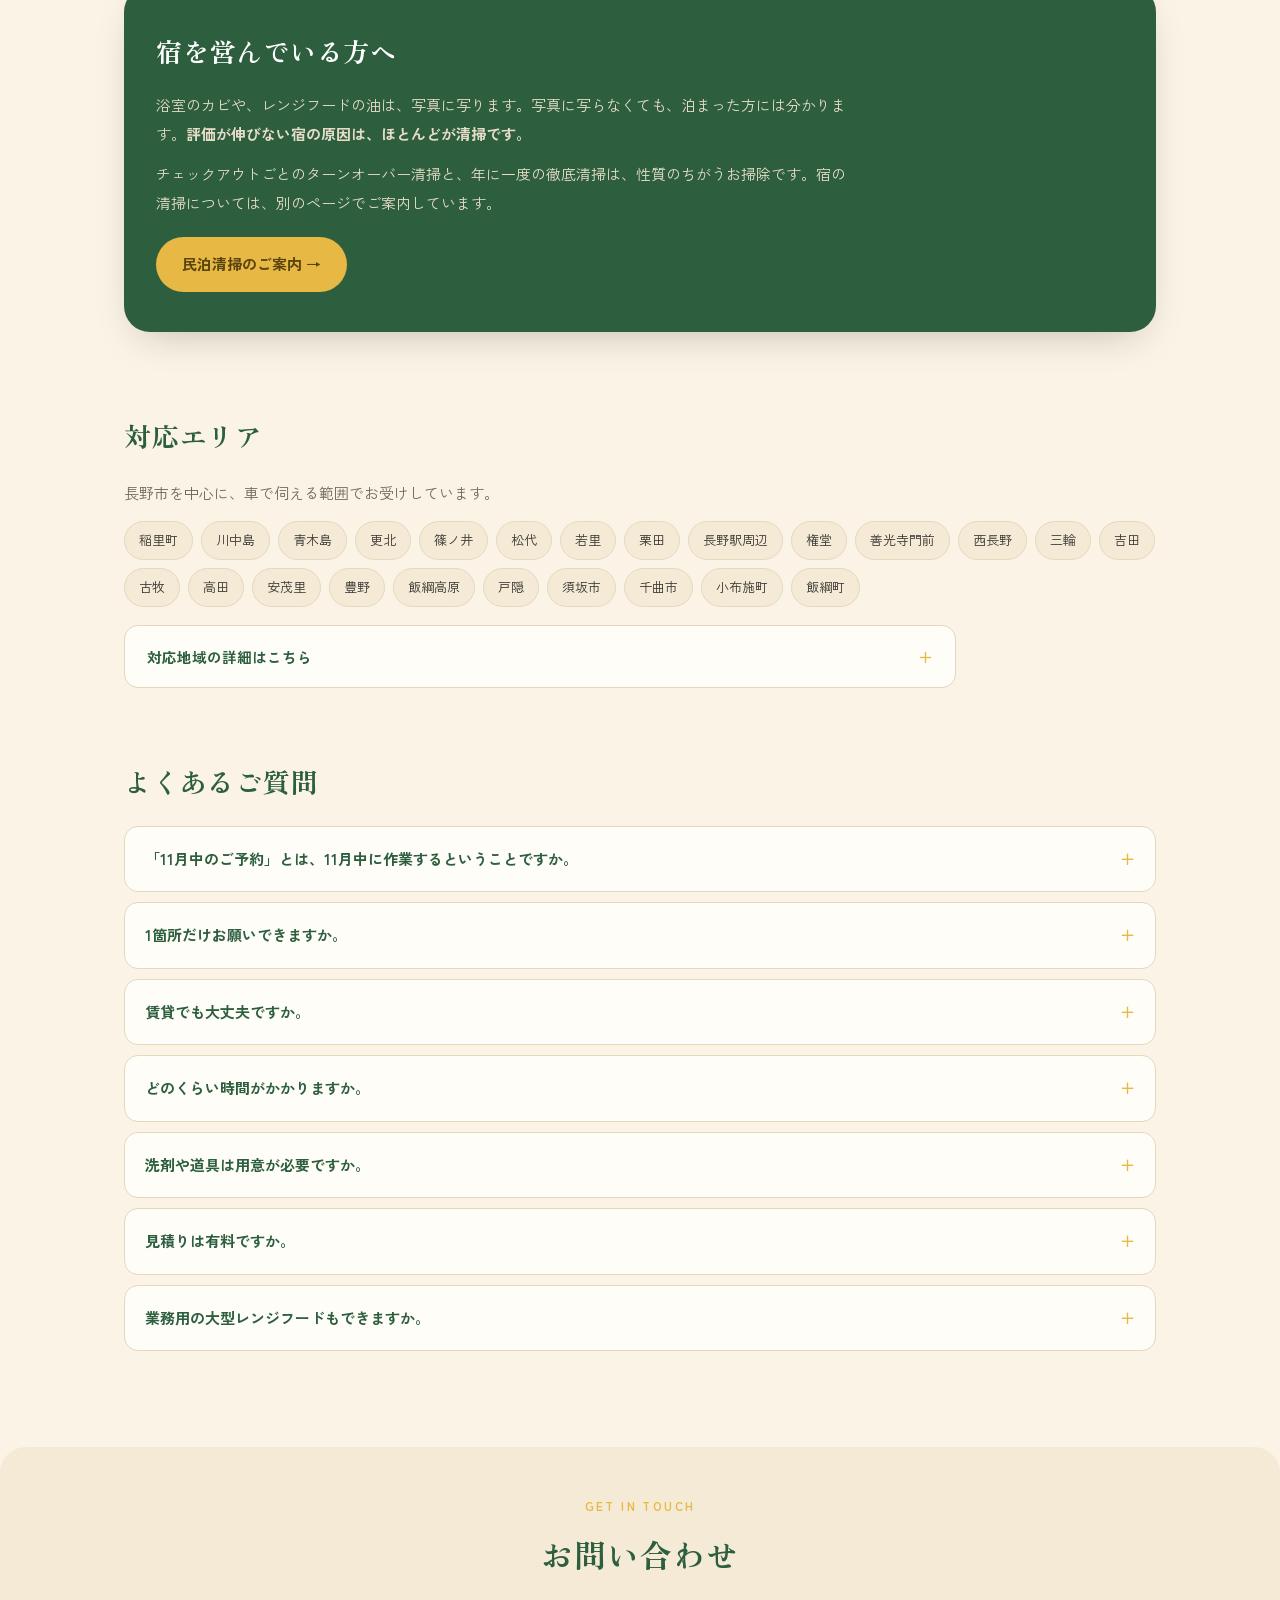
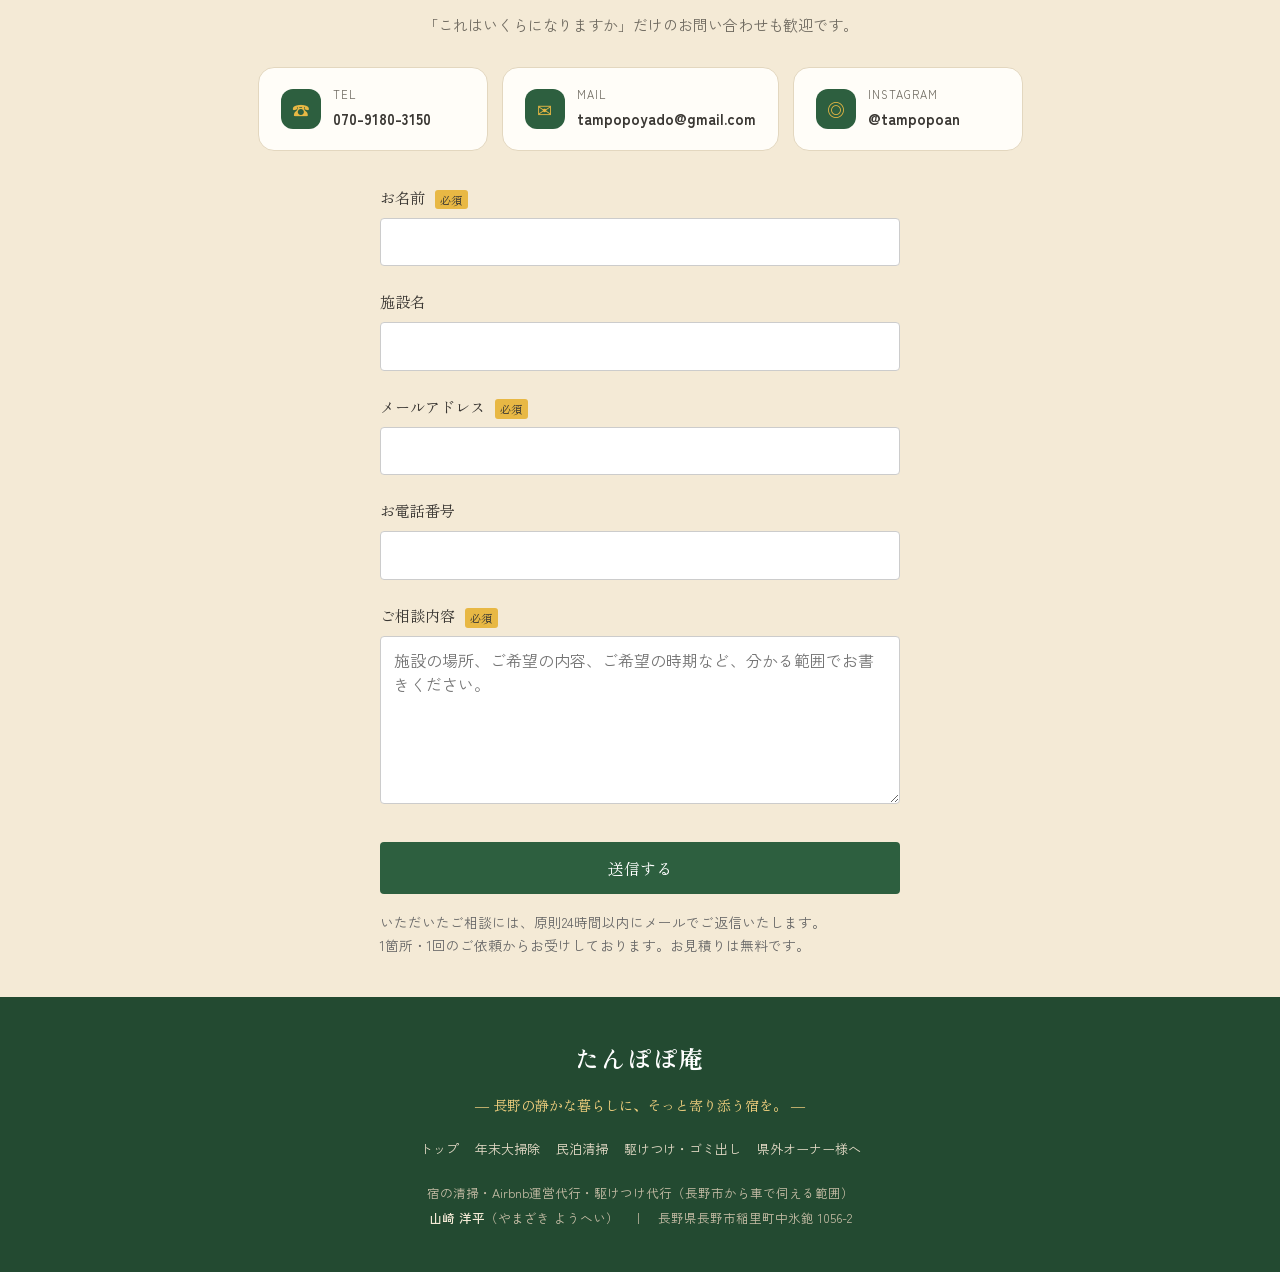
==== commit 1e3d4add: "Add files via upload" ====
--- a/housecleaning.html
+++ b/housecleaning.html
@@ -3,13 +3,13 @@
 <head>
 <meta charset="UTF-8">
 <meta name="viewport" content="width=device-width, initial-scale=1.0">
-<title>長野市のハウスクリーニング｜浴室・キッチン・レンジフード各12,000円 たんぽぽ庵</title>
-<meta name="description" content="長野市のハウスクリーニング。浴室クリーニング・キッチン・レンジフード掃除は各12,000円（税込）、トイレ・洗面所は5,500円。大手クリーニング会社の公表料金の約3割引きです。1箇所・1回のご依頼から承ります。ホテルニューオータニ仕込み、豪州で300件以上の実績。">
+<title>年末の大掃除 受付中｜長野市のハウスクリーニング たんぽぽ庵</title>
+<meta name="description" content="長野市のハウスクリーニング。年末の大掃除は浴室15,000円、換気扇（レンジフード）12,000円（税込）。11月30日までのご予約で1箇所につき1,000円引き、作業日は12月でも承ります。1箇所・1回のご依頼から。ホテルニューオータニ仕込み、豪州で300件以上の実績。賠償責任保険加入。">
 <link rel="canonical" href="https://tampopoan.com/housecleaning.html">
 <meta property="og:type" content="website">
 <meta property="og:site_name" content="たんぽぽ庵">
-<meta property="og:title" content="長野市のハウスクリーニング｜浴室・キッチン・レンジフード各12,000円 たんぽぽ庵">
-<meta property="og:description" content="長野市のハウスクリーニング。浴室クリーニング・キッチン・レンジフード掃除は各12,000円（税込）、トイレ・洗面所は5,500円。大手クリーニング会社の公表料金の約3割引きです。1箇所・1回のご依頼から承ります。ホテルニューオータニ仕込み、豪州で300件以上の実績。">
+<meta property="og:title" content="年末の大掃除 受付中｜長野市のハウスクリーニング たんぽぽ庵">
+<meta property="og:description" content="長野市のハウスクリーニング。年末の大掃除は浴室15,000円、換気扇（レンジフード）12,000円（税込）。11月30日までのご予約で1箇所につき1,000円引き、作業日は12月でも承ります。1箇所・1回のご依頼から。ホテルニューオータニ仕込み、豪州で300件以上の実績。賠償責任保険加入。">
 <meta property="og:url" content="https://tampopoan.com/housecleaning.html">
 <meta property="og:image" content="https://tampopoan.com/images/mascot.png">
 <meta property="og:locale" content="ja_JP">
@@ -31,7 +31,7 @@
       "telephone": "+81-70-9180-3150",
       "email": "tampopoyado@gmail.com",
       "image": "https://tampopoan.com/images/mascot.png",
-      "priceRange": "¥5,000〜",
+      "priceRange": "¥3,000〜",
       "founder": {
         "@type": "Person",
         "name": "山崎 洋平"
@@ -105,7 +105,7 @@
     {
       "@type": "Service",
       "name": "ハウスクリーニング",
-      "description": "長野市のハウスクリーニング。浴室クリーニング・キッチン・レンジフード掃除は各12,000円（税込）、トイレ・洗面所は5,500円。大手クリーニング会社の公表料金の約3割引きです。1箇所・1回のご依頼から承ります。ホテルニューオータニ仕込み、豪州で300件以上の実績。",
+      "description": "長野市のハウスクリーニング。年末の大掃除は浴室15,000円、換気扇（レンジフード）12,000円（税込）。11月30日までのご予約で1箇所につき1,000円引き、作業日は12月でも承ります。1箇所・1回のご依頼から。ホテルニューオータニ仕込み、豪州で300件以上の実績。賠償責任保険加入。",
       "serviceType": "ハウスクリーニング",
       "provider": {
         "@id": "https://tampopoan.com/#business"
@@ -124,11 +124,33 @@
           "name": "千曲市"
         }
       ],
-      "url": "https://tampopoan.com/housecleaning.html"
+      "url": "https://tampopoan.com/housecleaning.html",
+      "hasOfferCatalog": {
+        "@type": "OfferCatalog",
+        "name": "年末の大掃除 料金",
+        "itemListElement": [
+          { "@type": "Offer", "priceCurrency": "JPY", "price": "15000", "validThrough": "2026-11-30",
+            "itemOffered": { "@type": "Service", "name": "浴室クリーニング" } },
+          { "@type": "Offer", "priceCurrency": "JPY", "price": "12000", "validThrough": "2026-11-30",
+            "itemOffered": { "@type": "Service", "name": "換気扇・レンジフードクリーニング" } },
+          { "@type": "Offer", "priceCurrency": "JPY", "price": "12000", "validThrough": "2026-11-30",
+            "itemOffered": { "@type": "Service", "name": "小さい箇所のクリーニング 2箇所（トイレ・洗面所・魚焼きグリル・オーブン）" } },
+          { "@type": "Offer", "priceCurrency": "JPY", "price": "7000",
+            "itemOffered": { "@type": "Service", "name": "小さい箇所のクリーニング 1箇所（トイレ・洗面所・魚焼きグリル・オーブン）" } }
+        ]
+      }
     },
     {
       "@type": "FAQPage",
       "mainEntity": [
+        {
+          "@type": "Question",
+          "name": "「11月中のご予約」とは、11月中に作業するということですか。",
+          "acceptedAnswer": {
+            "@type": "Answer",
+            "text": "いいえ。11月30日までにご予約をいただければ、作業日は12月でも1,000円引きの料金です。12月はご希望の日が埋まりやすいので、お早めにご連絡ください。"
+          }
+        },
         {
           "@type": "Question",
           "name": "1箇所だけお願いできますか。",
@@ -192,9 +214,9 @@
     <a class="brand" href="index.html">たんぽぽ庵<small>TANPOPO-AN</small></a>
     <ul class="links">
       <li><a href="index.html">トップ</a></li>
+      <li><a href="housecleaning.html" aria-current="page">年末大掃除</a></li>
       <li><a href="minpaku-cleaning.html">民泊清掃</a></li>
       <li><a href="kaketsuke.html">駆けつけ・ゴミ出し</a></li>
-      <li><a href="housecleaning.html" aria-current="page">ハウスクリーニング</a></li>
       <li><a href="remote-owner.html">県外オーナー様へ</a></li>
       <li><a href="#contact" class="nav-cta">お問い合わせ</a></li>
     </ul>
@@ -212,7 +234,7 @@
   <div class="wrap">
     <p class="eyebrow">長野市のハウスクリーニング</p>
     <h1>長年届かなかった場所を、<br>元に戻します。</h1>
-    <p>浴室・キッチン・レンジフード・トイレ・洗面所。分解と洗剤の力で、日々の掃除では落ちない汚れを落とします。年に一度か二度で十分な種類のお掃除です。</p>
+    <p>浴室・換気扇（レンジフード）・トイレ・洗面所・魚焼きグリル・オーブン。分解と洗剤の力で、日々の掃除では落ちない汚れを落とします。年に一度か二度で十分な種類のお掃除です。</p>
     <p><b>1箇所・1回のご依頼から承ります。</b>宿でも、ご自宅でも構いません。</p>
   </div>
 </section>
@@ -221,16 +243,17 @@
   <div class="wrap">
     <h2>料金</h2>
     <div class="card" style="margin-top:16px">
+      <p style="font-size:13.5px;margin:0 0 6px">下記は<b>11月中にご予約</b>いただいた場合の料金です。表示はすべて税込。</p>
       <ul class="menu">
-        <li><span class="m-name">浴室</span><span class="m-fig"><span class="m-market">相場 17,900円</span><span class="m-price">12,000<em>円</em></span></span></li>
-        <li><span class="m-name">キッチン</span><span class="m-fig"><span class="m-market">相場 17,900円</span><span class="m-price">12,000<em>円</em></span></span></li>
-        <li><span class="m-name">レンジフード<small>家庭用サイズ</small></span><span class="m-fig"><span class="m-market">相場 17,900円</span><span class="m-price">12,000<em>円</em></span></span></li>
-        <li><span class="m-name">トイレ</span><span class="m-fig"><span class="m-market">相場 8,250円</span><span class="m-price">5,500<em>円</em></span></span></li>
-        <li><span class="m-name">洗面所</span><span class="m-fig"><span class="m-market">相場 8,250円</span><span class="m-price">5,500<em>円</em></span></span></li>
+        <li><span class="m-name">浴室<small>12月のご予約は16,000円</small></span><span class="m-fig"><span class="m-price">15,000<em>円</em></span></span></li>
+        <li><span class="m-name">換気扇（レンジフード）<small>家庭用サイズ／12月のご予約は13,000円</small></span><span class="m-fig"><span class="m-price">12,000<em>円</em></span></span></li>
+        <li><span class="m-name">小さい箇所から2つ<small>トイレ・洗面所・魚焼きグリル・オーブン／12月のご予約は13,000円</small></span><span class="m-fig"><span class="m-price">12,000<em>円</em></span></span></li>
+        <li><span class="m-name">小さい箇所を1つだけ<small>トイレ・洗面所・魚焼きグリル・オーブン</small></span><span class="m-fig"><span class="m-price">7,000<em>円</em></span></span></li>
       </ul>
       <p class="note">
-        表示は税込です。「相場」は大手クリーニング会社が公表している料金で、たんぽぽ庵はいずれもその<b>約3割引き</b>です。<br>
-        業務用の大型レンジフードは、現地を拝見してお見積もりします。
+        <b>11月30日までにご予約いただくと、1箇所につき1,000円お安くなります。</b>作業日は12月でも大丈夫です。12月はご希望の日が埋まりやすいので、お早めにどうぞ。<br>
+        業務用の大型レンジフードは、現地を拝見してお見積もりします。汚れの状態や、製造から10年以上たった設備については、事前にご相談させていただく場合があります。<br>
+        仕上がりにご納得いただけない箇所があれば、その場でやり直します。立ち会いも歓迎します。賠償責任保険に加入しています。
       </p>
     </div>
   </div>
@@ -238,9 +261,9 @@
 
 <section class="sec">
   <div class="wrap">
-    <h2>なぜこの値段でできるのか</h2>
-    <p>看板も、営業車も、広告も持っていないからです。<b>取次ぎの会社を挟まず、作業する人間が直接伺います。</b>そのぶんを料金に返しています。</p>
-    <p>技術は、ホテルニューオータニのハウスキーピングで手に覚えさせたものです。そのあとオーストラリアで自分の清掃事業を立ち上げ、宿泊施設から個人宅、豪邸まで300件以上を手がけ、最後は事業ごと売却しました。<b>安いのは、腕の問題ではありません。</b></p>
+    <h2>どんな人間が伺うのか</h2>
+    <p>技術は、ホテルニューオータニのハウスキーピングで手に覚えさせたものです。そのあとオーストラリアで自分の清掃事業を立ち上げ、宿泊施設から個人宅、豪邸まで300件以上を手がけ、最後は事業ごと売却しました。</p>
+    <p>長野市稲里町で、個人で営んでいます。作業する人間がそのまま伺うので、当日の判断も、やり直しも、その場でできます。立ち会いも歓迎します。</p>
   </div>
 </section>
 
@@ -310,6 +333,10 @@
     <h2>よくあるご質問</h2>
     <div class="faq">
       <details>
+        <summary>「11月中のご予約」とは、11月中に作業するということですか。</summary>
+        <div class="a">いいえ。11月30日までにご予約をいただければ、作業日は12月でも1,000円引きの料金です。12月はご希望の日が埋まりやすいので、お早めにご連絡ください。</div>
+      </details>
+      <details>
         <summary>1箇所だけお願いできますか。</summary>
         <div class="a">はい。浴室だけ、レンジフードだけ、というご依頼を歓迎しています。複数箇所をまとめてご依頼いただく必要はありません。</div>
       </details>
@@ -392,13 +419,13 @@
     <div class="ftag">― 長野の静かな暮らしに、そっと寄り添う宿を。 ―</div>
     <nav>
       <a href="index.html">トップ</a>
+      <a href="housecleaning.html">年末大掃除</a>
       <a href="minpaku-cleaning.html">民泊清掃</a>
       <a href="kaketsuke.html">駆けつけ・ゴミ出し</a>
-      <a href="housecleaning.html">ハウスクリーニング</a>
       <a href="remote-owner.html">県外オーナー様へ</a>
     </nav>
     <div class="meta">
-      宿の清掃・Airbnb運営代行（長野市から車で伺える範囲）　／　リスティング作成（全国）<br>
+      宿の清掃・Airbnb運営代行・駆けつけ代行（長野市から車で伺える範囲）<br>
       <b>山崎 洋平</b>（やまざき ようへい）　｜　長野県長野市稲里町中氷鉋 1056-2
     </div>
   </div>
@@ -441,4 +468,4 @@
 })();
 </script>
 </body>
-</html>
+</html>
